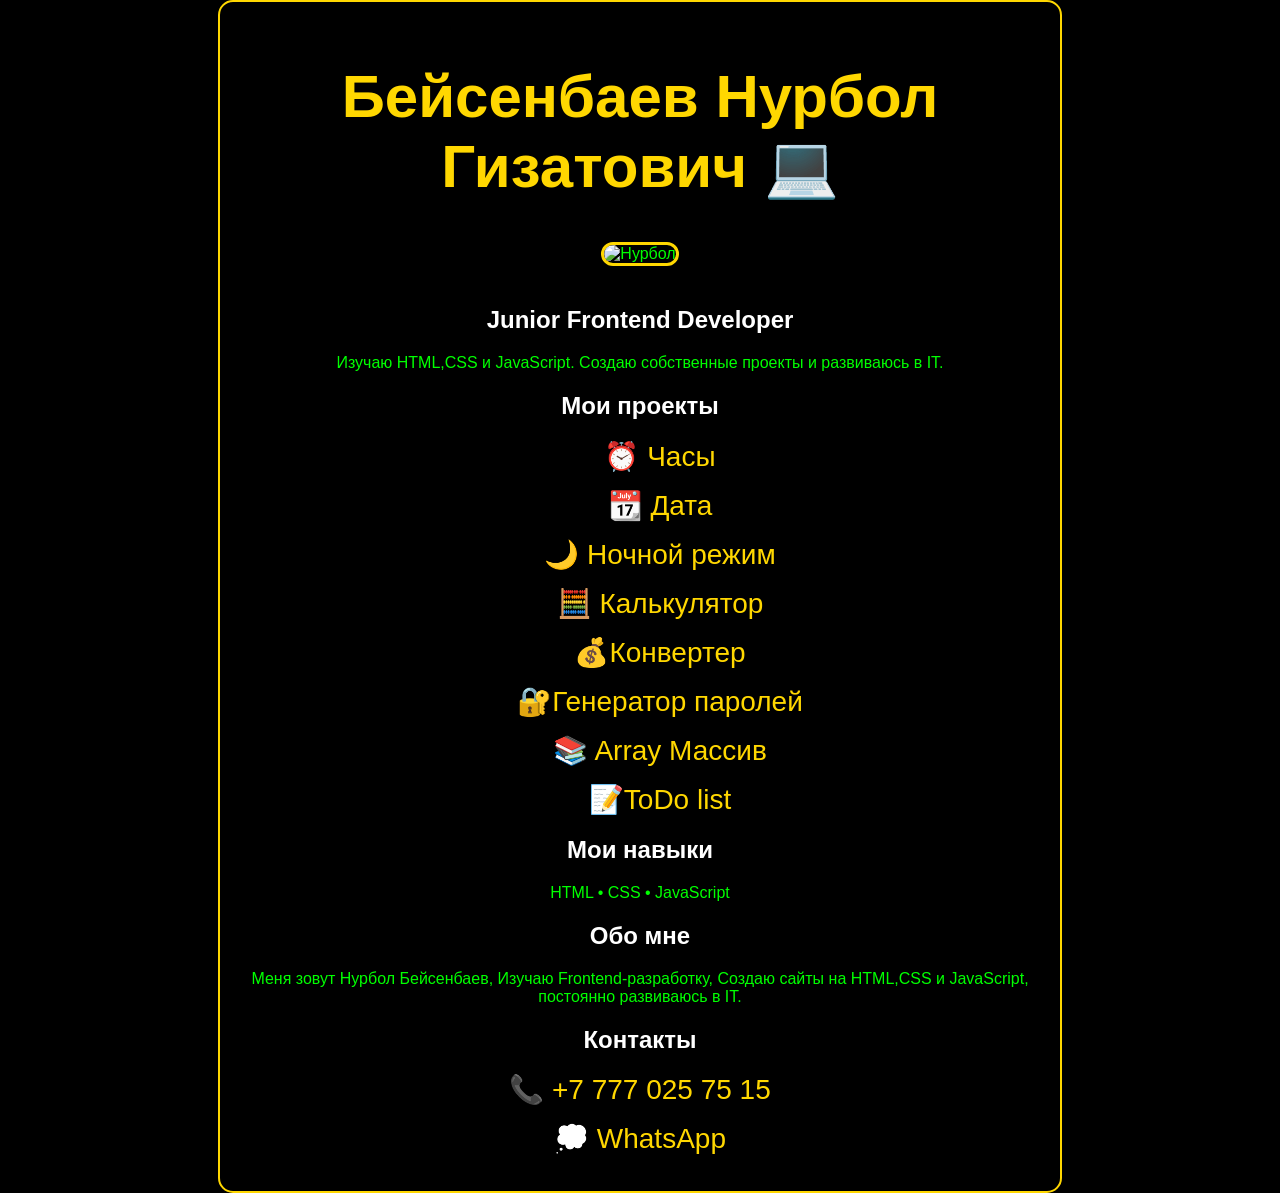
==== index.html @ 152749ef "Rename resume.html to index.html" ====
<!DOCTYPE html>
<html>
    <head>
    
        <title>Нурбол - Junior Frontend Developer</title>
        <meta charset="UTF-8">
    </head>

    <style>
        body{
            background-color: black;
            color: lime;
            text-align: center;
            font-family: Arial;
            max-width: 800px;
            margin: auto;
            border: 2px solid gold;
            border-radius: 15px;
            padding: 20px;
        }

        h1{
            color: gold;
            font-size: 60px;
        }

        h2{
            color: white;
        }

        button{
            background-color: gold;
            color: black;
            padding: 10px 20px;
            border: none;
            border-radius: 10px;
            font-size: 18px;
        }

        a{
            color: gold;
            text-decoration: none;
            font-size: 28px;
        }

        a:hover{
            color: white;
        }

        img {
            width: 250px;
            height: 250px;
            border-radius: 50px;
            border: 3px solid gold;
            object-fit: cover;
        }

        img{
            margin-bottom: 20px;
        }

        img:hover{
            transform: scale(1.05);
        }

        img{
            transition: 0.3s;
        }
    </style>

    <body>

        <h1>Бейсенбаев Нурбол Гизатович 💻</h1>

        <img src="myphoto.png" alt="Нурбол" width="200">

        <h2>Junior Frontend Developer</h2>

        <p>
            Изучаю HTML,CSS и JavaScript.
            Создаю собственные проекты и развиваюсь в IT.
        </p>

        <h2>Мои проекты</h2>

        <ul>
        <p><a href="clock.html">⏰  Часы</a></p>
        <p><a href="Date.html">📆 Дата</a></p>
        <p><a href="night.html">🌙 Ночной режим</a></p>
        <p><a href="calculator.html">🧮  Калькулятор</a></p>
        <p><a href="Конвертер.html">💰Конвертер</a></p>
        <p><a href="Генератор паролей.html">🔐Генератор паролей</a></p>
        <p><a href="array массив.html">📚 Array Массив</a></p>
        <p><a href="ToDo List.html">📝ToDo list</a></p>
        </ul>

        <h2>Мои навыки</h2>
        <p>HTML • CSS • JavaScript</p>

        <h2>Обо мне</h2>
        <p>
            Меня зовут Нурбол Бейсенбаев,
            Изучаю Frontend-разработку,
            Создаю сайты на HTML,CSS и JavaScript,
            постоянно развиваюсь в IT. 
        </p>

        <h2>Контакты</h2>

        <p>
            <a href="tel:+77770257515">📞 +7 777 025 75 15</a>
        </p>

        <p>
            <a href="https://wa.me/77770257515" target="_blank">
              💭 WhatsApp
            </a>
        </p>

    </body>
</html>
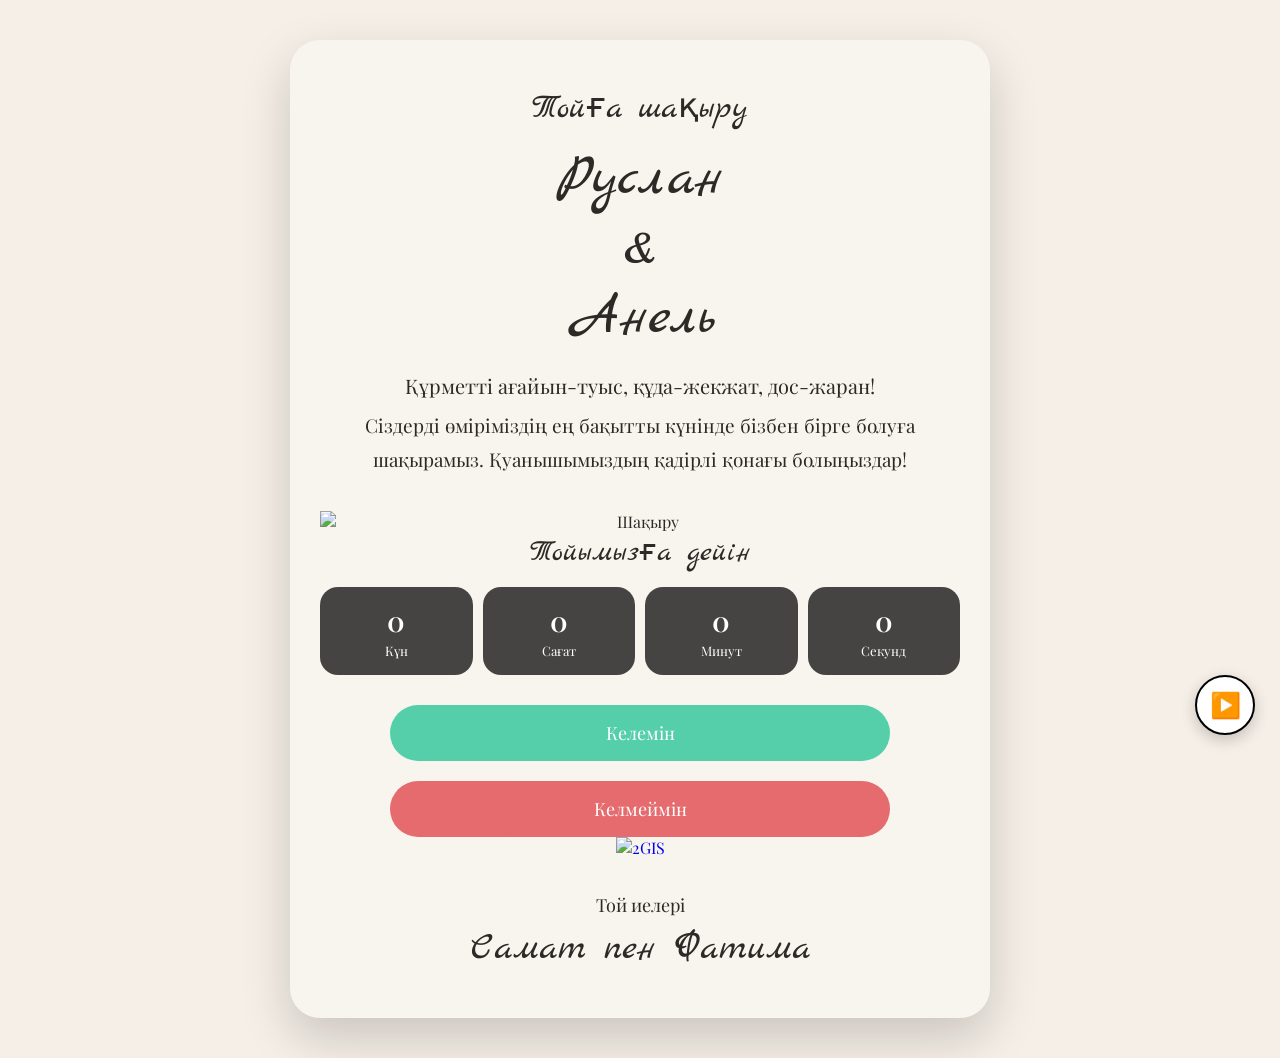
==== commit e81f6400: "Add files via upload" ====
--- a/index.html
+++ b/index.html
@@ -1,121 +1,580 @@
 <!DOCTYPE html>
-<html>
-    <head>
-    
-        <title>Нурбол - Junior Frontend Developer</title>
-        <meta charset="UTF-8">
-    </head>
+<html lang="kk">
+
+<style>
+/* Ашылу анимациясы */
+#opening {
+    position: fixed;
+    inset: 0;
+    z-index: 999999;
+    background: #fff;
+    display: flex;
+    flex-direction: column;
+    align-items: center;
+    justify-content: center;
+    text-align: center;
+    animation: openingFade 4s ease forwards;
+}
+
+#opening h1 {
+    font-size: 42px;
+    margin: 0;
+    opacity: 0;
+    animation: textShow 1.5s ease 0.5s forwards;
+}
+
+#opening p {
+    font-size: 20px;
+    margin-top: 15px;
+    opacity: 0;
+    animation: textShow 1.5s ease 1s forwards;
+}
+
+@keyframes textShow {
+    from {
+        opacity: 0;
+        transform: translateY(20px);
+    }
+    to {
+        opacity: 1;
+        transform: translateY(0);
+    }
+}
+
+@keyframes openingFade {
+    0%, 75% {
+        opacity: 1;
+    }
+    100% {
+        opacity: 0;
+        visibility: hidden;
+        pointer-events: none;
+    }
+}
+</style>
+<head>
+    <meta charset="UTF-8">
+    <meta name="viewport" content="width=device-width, initial-scale=1.0">
+
+    <title>Руслан мен Анель  — Үйлену тойы</title>
+
+    <!-- Әдемі каллиграфиялық шрифт -->
+    <link rel="preconnect" href="https://fonts.googleapis.com">
+    <link rel="preconnect" href="https://fonts.gstatic.com" crossorigin>
+    <link href="https://fonts.googleapis.com/css2?family=Marck+Script&family=Playfair+Display:wght@400;500;600&display=swap" rel="stylesheet">
 
     <style>
-        body{
-            background-color: black;
-            color: lime;
+        * {
+            box-sizing: border-box;
+            margin: 0;
+            padding: 0;
+        }
+
+
+        body {
+            min-height: 100vh;
+            font-family: "Playfair Display", serif;
+            background: #f5efe7;
+            color: #2d2926;
+        }
+
+        .page {
+            min-height: 100vh;
+            padding: 40px 15px;
+            display: flex;
+            justify-content: center;
+            align-items: center;
+        }
+
+
+        .glass {
+            width: 100%;
+            max-width: 700px;
+            padding: 45px 30px;
             text-align: center;
-            font-family: Arial;
-            max-width: 800px;
-            margin: auto;
-            border: 2px solid gold;
-            border-radius: 15px;
-            padding: 20px;
-        }
-
-        h1{
-            color: gold;
-            font-size: 60px;
-        }
-
-        h2{
+
+            background:
+                linear-gradient(
+                    rgba(255,255,255,0.30),
+                    rgba(255,255,255,0.30)
+                ),
+                url("./images/ring.png");
+
+            background-size: cover;
+            background-position: center;
+            background-repeat: no-repeat;
+
+            border-radius: 30px;
+            overflow: hidden;
+
+            box-shadow: 0 20px 50px rgba(0,0,0,0.18);
+        }
+
+        /* Жоғарғы мәтін */
+
+        .subtitle {
+            font-size: 20px;
+            line-height: 1.7;
+            margin-bottom: -15px;
+        }
+
+        .invite {
+            font-family: "Marck Script", cursive;
+            font-size: 34px;
+            margin-bottom: 10px;
+        }
+
+        .names {
+            font-family: "Marck Script", cursive;
+            font-size: 58px;
+            line-height: 1.2;
+            margin: 15px 0;
+        }
+
+        .names span {
+            display: block;
+        }
+
+        .heart {
+            font-size: 35px;
+            margin: 5px 0 20px;
+        }
+
+        /* Негізгі мәтін */
+
+        .text {
+            font-size: 19px;
+            line-height: 1.8;
+            margin: 20px auto 35px;
+            max-width: 600px;
+        }
+
+        /* Ақпарат */
+
+        .info {
+            display: grid;
+            grid-template-columns: repeat(2, 1fr);
+            gap: 18px;
+            margin-bottom: 30px;
+        }
+
+        .info-box {
+            padding: 18px 10px;
+            background: rgba(255,255,255,0.55);
+            border-radius: 20px;
+            backdrop-filter: blur(5px);
+        }
+
+        .info-box h3 {
+            font-family: "Marck Script", cursive;
+            font-size: 27px;
+            margin-bottom: 5px;
+        }
+
+        .info-box p {
+            font-size: 19px;
+        }
+
+        /* Таймер */
+
+        .timer-title {
+            font-family: "Marck Script", cursive;
+            font-size: 30px;
+            margin-bottom: 15px;
+        }
+
+        #timer {
+            display: grid;
+            grid-template-columns: repeat(4, 1fr);
+            gap: 10px;
+            margin-bottom: 30px;
+        }
+
+        .time-box {
+            background: rgba(30,30,30,0.82);
             color: white;
-        }
-
-        button{
-            background-color: gold;
-            color: black;
-            padding: 10px 20px;
-            border: none;
-            border-radius: 10px;
+            padding: 15px 5px;
+            border-radius: 18px;
+        }
+
+        .time-box span {
+            display: block;
+            font-size: 28px;
+            font-weight: 600;
+        }
+
+        .time-box small {
+            font-size: 13px;
+        }
+
+        /* Жауап батырмалары */
+.reply {
+    display: flex;
+    flex-direction: column;
+    align-items: center;
+    gap: 20px;
+    margin-top: 20px;
+}
+
+.reply a {
+    display: block;
+    width: 90%;
+    max-width: 500px;
+    padding: 16px 20px;
+
+    text-decoration: none;
+    color: white;
+
+    border-radius: 30px;
+    font-size: 18px;
+
+    transition: 0.3s;
+}
+
+.reply a:hover {
+    transform: scale(1.08);
+}
+
+.yes {
+    background: #54cfa9;
+}
+
+.no {
+    background: #e56b6f;
+}
+
+        /* 2GIS */
+
+        .mapBtn {
+            display: block;
+            width: fit-content;
+            margin: 0 auto;
+            text-decoration: none;
+            transition: 0.3s;
+
+        }
+
+        .mapBtn:hover {
+            transform: scale(1.03);
+        }
+
+        /* Той иелері */
+
+        .owners {
+            margin-top: 35px;
+        }
+
+        .owners-title {
             font-size: 18px;
-        }
-
-        a{
-            color: gold;
-            text-decoration: none;
-            font-size: 28px;
-        }
-
-        a:hover{
-            color: white;
-        }
-
-        img {
-            width: 250px;
-            height: 250px;
-            border-radius: 50px;
-            border: 3px solid gold;
-            object-fit: cover;
-        }
-
-        img{
-            margin-bottom: 20px;
-        }
-
-        img:hover{
-            transform: scale(1.05);
-        }
-
-        img{
-            transition: 0.3s;
+            margin-bottom: 8px;
+        }
+
+        .owners-names {
+            font-family: "Marck Script", cursive;
+            font-size: 38px;
+        }
+
+        /* Телефонға */
+
+        @media (max-width: 600px) {
+
+            .page {
+                padding: 20px 10px;
+            }
+
+            .glass {
+                padding: 35px 18px;
+                border-radius: 25px;
+            }
+
+            .names {
+                font-size: 48px;
+            }
+
+            .invite {
+                font-size: 29px;
+            }
+
+            .subtitle {
+                font-size: 17px;
+            }
+
+            .text {
+                font-size: 17px;
+            }
+
+            .info {
+                grid-template-columns: 1fr;
+            }
+
+            #timer {
+                grid-template-columns: repeat(2, 1fr);
+            }
+
+            .owners-names {
+                font-size: 34px;
+            }
         }
     </style>
-
-    <body>
-
-        <h1>Бейсенбаев Нурбол Гизатович 💻</h1>
-
-        <img src="myphoto.png" alt="Нурбол" width="200">
-
-        <h2>Junior Frontend Developer</h2>
-
-        <p>
-            Изучаю HTML,CSS и JavaScript.
-            Создаю собственные проекты и развиваюсь в IT.
-        </p>
-
-        <h2>Мои проекты</h2>
-
-        <ul>
-        <p><a href="clock.html">⏰  Часы</a></p>
-        <p><a href="Date.html">📆 Дата</a></p>
-        <p><a href="night.html">🌙 Ночной режим</a></p>
-        <p><a href="calculator.html">🧮  Калькулятор</a></p>
-        <p><a href="Конвертер.html">💰Конвертер</a></p>
-        <p><a href="Генератор паролей.html">🔐Генератор паролей</a></p>
-        <p><a href="array массив.html">📚 Array Массив</a></p>
-        <p><a href="ToDo List.html">📝ToDo list</a></p>
-        </ul>
-
-        <h2>Мои навыки</h2>
-        <p>HTML • CSS • JavaScript</p>
-
-        <h2>Обо мне</h2>
-        <p>
-            Меня зовут Нурбол Бейсенбаев,
-            Изучаю Frontend-разработку,
-            Создаю сайты на HTML,CSS и JavaScript,
-            постоянно развиваюсь в IT. 
-        </p>
-
-        <h2>Контакты</h2>
-
-        <p>
-            <a href="tel:+77770257515">📞 +7 777 025 75 15</a>
-        </p>
-
-        <p>
-            <a href="https://wa.me/77770257515" target="_blank">
-              💭 WhatsApp
-            </a>
-        </p>
-
-    </body>
-</html>
+</head>
+
+
+<body>
+
+    <div id="opening">
+    <h1>Руслан & Анель</h1>
+    <p>Үйлену тойына шақыру</p>
+</div>
+
+<div class="page">
+
+    <main class="glass">
+
+        <!-- Шақыру -->
+
+        <div class="invite">
+            Тойға шақыру
+        </div>
+
+        <div class="names">
+            <span>Руслан</span>
+            <span>&</span>
+            <span>Анель</span>
+        </div>
+
+        <div class="subtitle">
+            Құрметті ағайын-туыс, құда-жекжат,
+            дос-жаран!
+        </div>
+
+        <div class="text">
+            Сіздерді өміріміздің ең бақытты
+            күнінде бізбен бірге болуға шақырамыз.
+            Қуанышымыздың қадірлі қонағы болыңыздар!
+        </div>
+
+
+        <!-- Ақпарат -->
+
+        <div class="invitation-image">
+    <img src="images/Millennium chislo2.png" 
+    alt="Шақыру"
+         style="width: 100% !important; max-width: 800px !important; height: auto !important; display: block; margin: 0 auto;">
+        </div>
+
+        <!-- Таймер -->
+
+        <div class="timer-title">
+            Тойымызға дейін
+        </div>
+
+        <div id="timer">
+
+            <div class="time-box">
+                <span id="days">0</span>
+                <small>Күн</small>
+            </div>
+
+            <div class="time-box">
+                <span id="hours">0</span>
+                <small>Сағат</small>
+            </div>
+
+            <div class="time-box">
+                <span id="minutes">0</span>
+                <small>Минут</small>
+            </div>
+
+            <div class="time-box">
+                <span id="seconds">0</span>
+                <small>Секунд</small>
+            </div>
+
+        </div>
+
+        <!-- Жауап -->
+
+       <div class="reply">
+
+    <a href="https://wa.me/77770257515?text=Келемін"
+       target="_blank"
+       class="yes">
+        Келемін
+    </a>
+
+    <a href="https://wa.me/77770257515?text=Келмеймін"
+       target="_blank"
+       class="no">
+        Келмеймін
+    </a>
+
+</div>
+
+    <!-- 2GIS -->
+    <a class="mapBtn"
+       href="https://2gis.kz/almaty/geo/70000001103034478/77.042954,43.308238"
+       target="_blank">
+       <img src="images/2GIS 1.jpg" alt="2GIS" width="170">
+       </a>
+
+        <div class="owners">
+
+            <div class="owners-title">
+                Той иелері
+            </div>
+
+            <div class="owners-names">
+                Самат пен Фатима
+            </div>
+
+        </div>
+
+    </main>
+
+</div>
+
+
+<script>
+
+    // Тойдың күні
+    const weddingDate = new Date("2026-10-04T18:00:00");
+
+    function updateTimer() {
+
+        const now = new Date();
+        const difference = weddingDate - now;
+
+        if (difference <= 0) {
+            document.getElementById("days").textContent = 0;
+            document.getElementById("hours").textContent = 0;
+            document.getElementById("minutes").textContent = 0;
+            document.getElementById("seconds").textContent = 0;
+            return;
+        }
+
+        const days = Math.floor(
+            difference / (1000 * 60 * 60 * 24)
+        );
+
+        const hours = Math.floor(
+            (difference / (1000 * 60 * 60)) % 24
+        );
+
+        const minutes = Math.floor(
+            (difference / (1000 * 60)) % 60
+        );
+
+        const seconds = Math.floor(
+            (difference / 1000) % 60
+        );
+
+        document.getElementById("days").textContent = days;
+        document.getElementById("hours").textContent = hours;
+        document.getElementById("minutes").textContent = minutes;
+        document.getElementById("seconds").textContent = seconds;
+    }
+
+    updateTimer();
+
+    setInterval(updateTimer, 1000);
+
+</script>
+
+<audio id="music" loop autoplay>
+    <source src="music/Love story-Indila Piano.mp4" type="audio/mp4">
+</audio>
+
+<div style="position: fixed; bottom: 200px; right: 25px; z-index: 999999;">
+<button id="musicBtn" style="
+width: 60px;
+height: 60px;
+border-radius: 50%;
+border: 2px solid black;
+background: white;
+color: black;
+font-size: 25px;
+cursor: pointer;
+display: flex;
+align-items: center;
+justify-content: center;
+box-shadow: 0 5px 15px rgba(0,0,0,0.2);
+">▶️</button>
+</div>
+
+<script>
+const music = document.getElementById("music");
+const musicBtn = document.getElementById("musicBtn");
+
+musicBtn.addEventListener("click", () => {
+    if (music.paused) {
+        music.play();
+        musicBtn.textContent = "⏸️";
+    } else {
+        music.pause();
+        musicBtn.textContent = "▶️";
+    }
+});
+
+// Сайт ашылғанда автоматты түрде қосуға тырысады
+window.addEventListener("load", () => {
+    music.play()
+        .then(() => {
+            musicBtn.textContent = "⏸️";
+        })
+        .catch(() => {
+            // Браузер автоматты музыканы бұғаттаса,
+            // ▶️ батырмасын басып қосуға болады.
+        });
+});
+</script>
+
+<script>
+const yesBtn = document.querySelector(".yes");
+const noBtn = document.querySelector(".no");
+
+yesBtn.addEventListener("click", function(e) {
+    e.preventDefault();
+
+    alert("🥰 Келетініңізге қуаныштымыз!");
+
+    window.open(
+        "https://wa.me/77770257515?text=" +
+        encodeURIComponent("🥰 Келемін!"),
+        "_blank"
+    );
+});
+
+noBtn.addEventListener("click", function(e) {
+    e.preventDefault();
+
+    alert("❤️ Жауабыңызға рақмет!");
+
+    window.open(
+        "https://wa.me/77770257515?text=" +
+        encodeURIComponent("❤️ Келмеймін!"),
+        "_blank"
+    );
+});
+</script>
+
+<script>
+let autoScroll = 0;
+
+function autoMove() {
+    const maxScroll =
+        document.documentElement.scrollHeight - window.innerHeight;
+
+    autoScroll += 1;
+
+    if (autoScroll >= maxScroll) {
+        autoScroll = 0;
+    }
+
+    window.scrollTo(0, autoScroll);
+}
+
+setInterval(autoMove, 40);
+</script>
+
+</body>
+</html>
